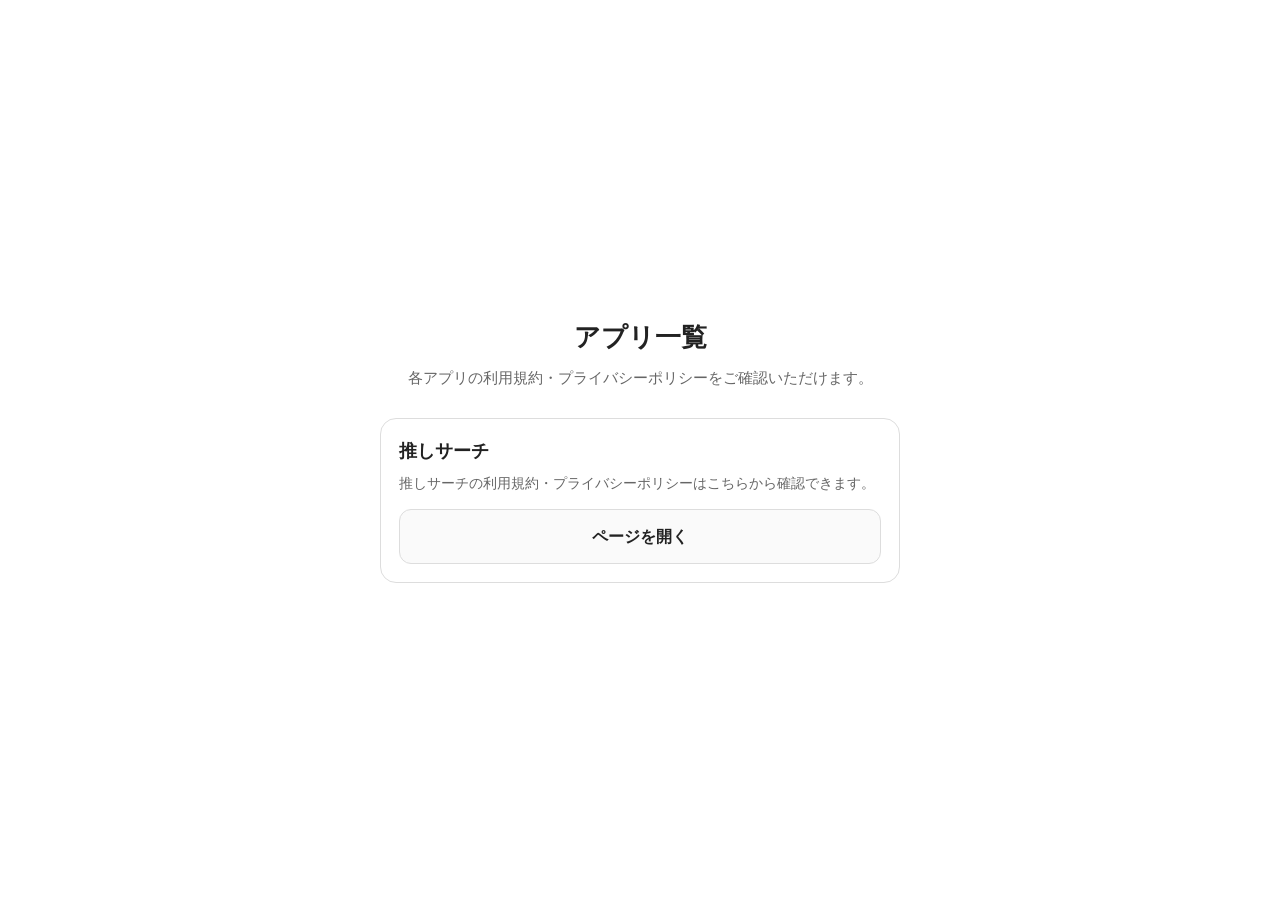
==== index.html @ c502fef8 "利用規約/プライバシーポリシー作成" ====
<!doctype html>
<html lang="ja">
<head>
  <meta charset="UTF-8" />
  <meta name="viewport" content="width=device-width, initial-scale=1" />
  <title>アプリ一覧</title>
  <meta name="description" content="各アプリのプライバシーポリシー、利用規約、サポート情報を掲載しています。" />
  <link rel="stylesheet" href="./styles/landing.css" />
  <style>
    .container {
      max-width: 520px;
    }

    .app-list {
      display: grid;
      gap: 12px;
    }

    .app-card {
      padding: 18px;
      border: 1px solid #ddd;
      border-radius: 16px;
      background: #fff;
      text-align: left;
    }

    .app-card h2 {
      margin: 0 0 6px;
      font-size: 18px;
      font-weight: 700;
    }

    .app-card p {
      margin: 0 0 14px;
      color: #666;
      font-size: 14px;
    }

    a.button {
      text-align: center;
    }
  </style>
</head>
<body>
  <main>
    <div class="container">
      <h1>アプリ一覧</h1>
      <p class="description">各アプリの利用規約・プライバシーポリシーをご確認いただけます。</p>

      <section class="app-list" aria-label="アプリ一覧">
        <article class="app-card">
          <h2>推しサーチ</h2>
          <p>推しサーチの利用規約・プライバシーポリシーはこちらから確認できます。</p>
          <a class="button" href="./oshi-search/index.html">ページを開く</a>
        </article>
      </section>

    </div>
  </main>
</body>
</html>
---- styles/landing.css ----
body {
  margin: 0;
  font-family: -apple-system, BlinkMacSystemFont, "Segoe UI", sans-serif;
  color: #222;
  background: #fff;
  line-height: 1.6;
}

main {
  min-height: 100vh;
  box-sizing: border-box;
  display: flex;
  align-items: center;
  justify-content: center;
  padding: 32px 20px;
}

.container {
  width: 100%;
  text-align: center;
}

h1 {
  margin: 0 0 8px;
  font-size: 26px;
  font-weight: 700;
}

.description {
  margin: 0 0 28px;
  color: #666;
  font-size: 15px;
}

a.button {
  display: block;
  padding: 14px 18px;
  border: 1px solid #ddd;
  border-radius: 12px;
  color: #222;
  background: #fafafa;
  text-decoration: none;
  font-weight: 600;
  transition: background 0.2s ease, border-color 0.2s ease, transform 0.1s ease;
}

a.button:hover {
  background: #f2f2f2;
  border-color: #ccc;
}

a.button:active {
  transform: scale(0.99);
}
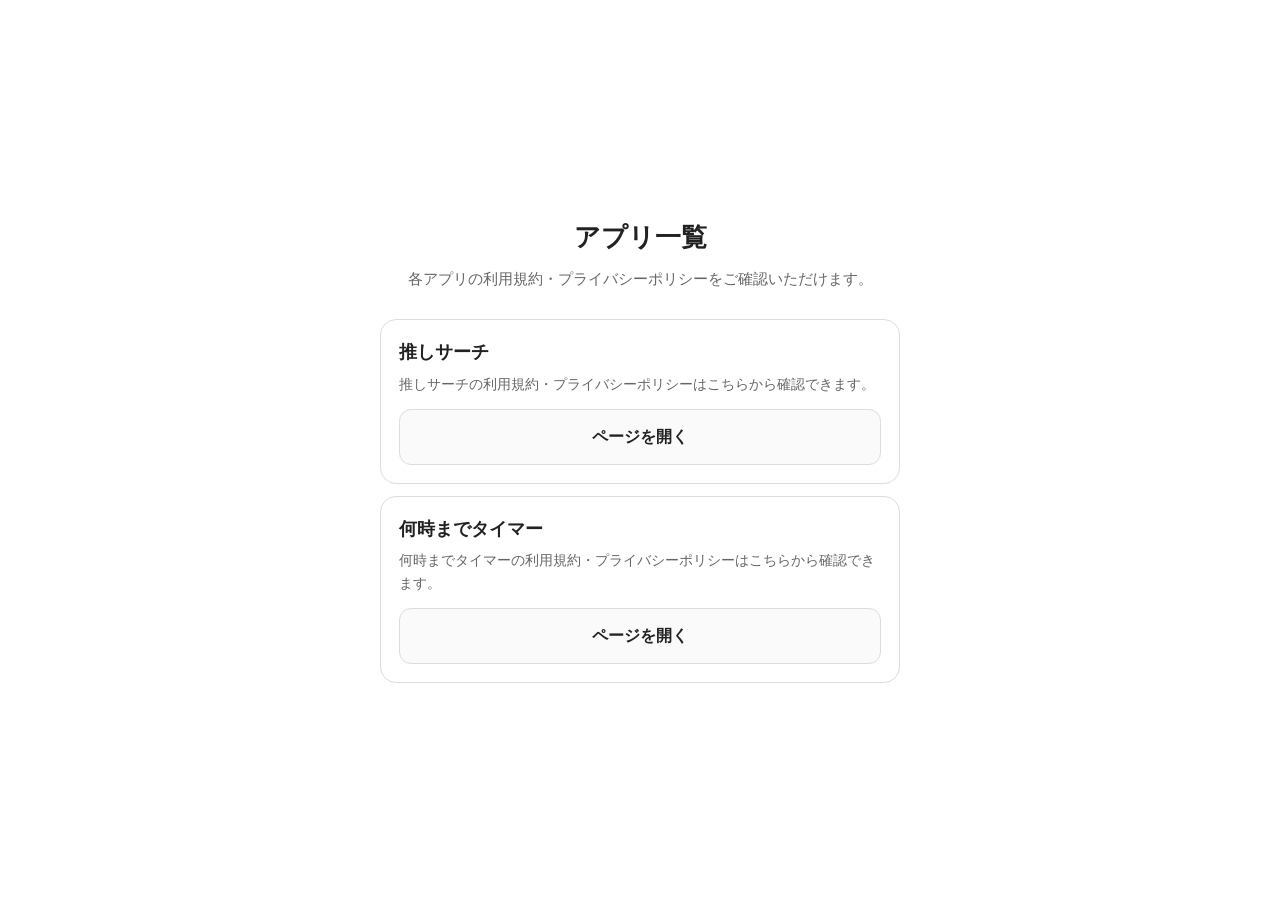
==== commit bd0a0aa0: "タイマーアプリ 利用規約/プライバシーポリシー作成" ====
--- a/index.html
+++ b/index.html
@@ -53,6 +53,12 @@
           <p>推しサーチの利用規約・プライバシーポリシーはこちらから確認できます。</p>
           <a class="button" href="./oshi-search/index.html">ページを開く</a>
         </article>
+
+        <article class="app-card">
+          <h2>何時までタイマー</h2>
+          <p>何時までタイマーの利用規約・プライバシーポリシーはこちらから確認できます。</p>
+          <a class="button" href="./nanji-timer/index.html">ページを開く</a>
+        </article>
       </section>
 
     </div>
